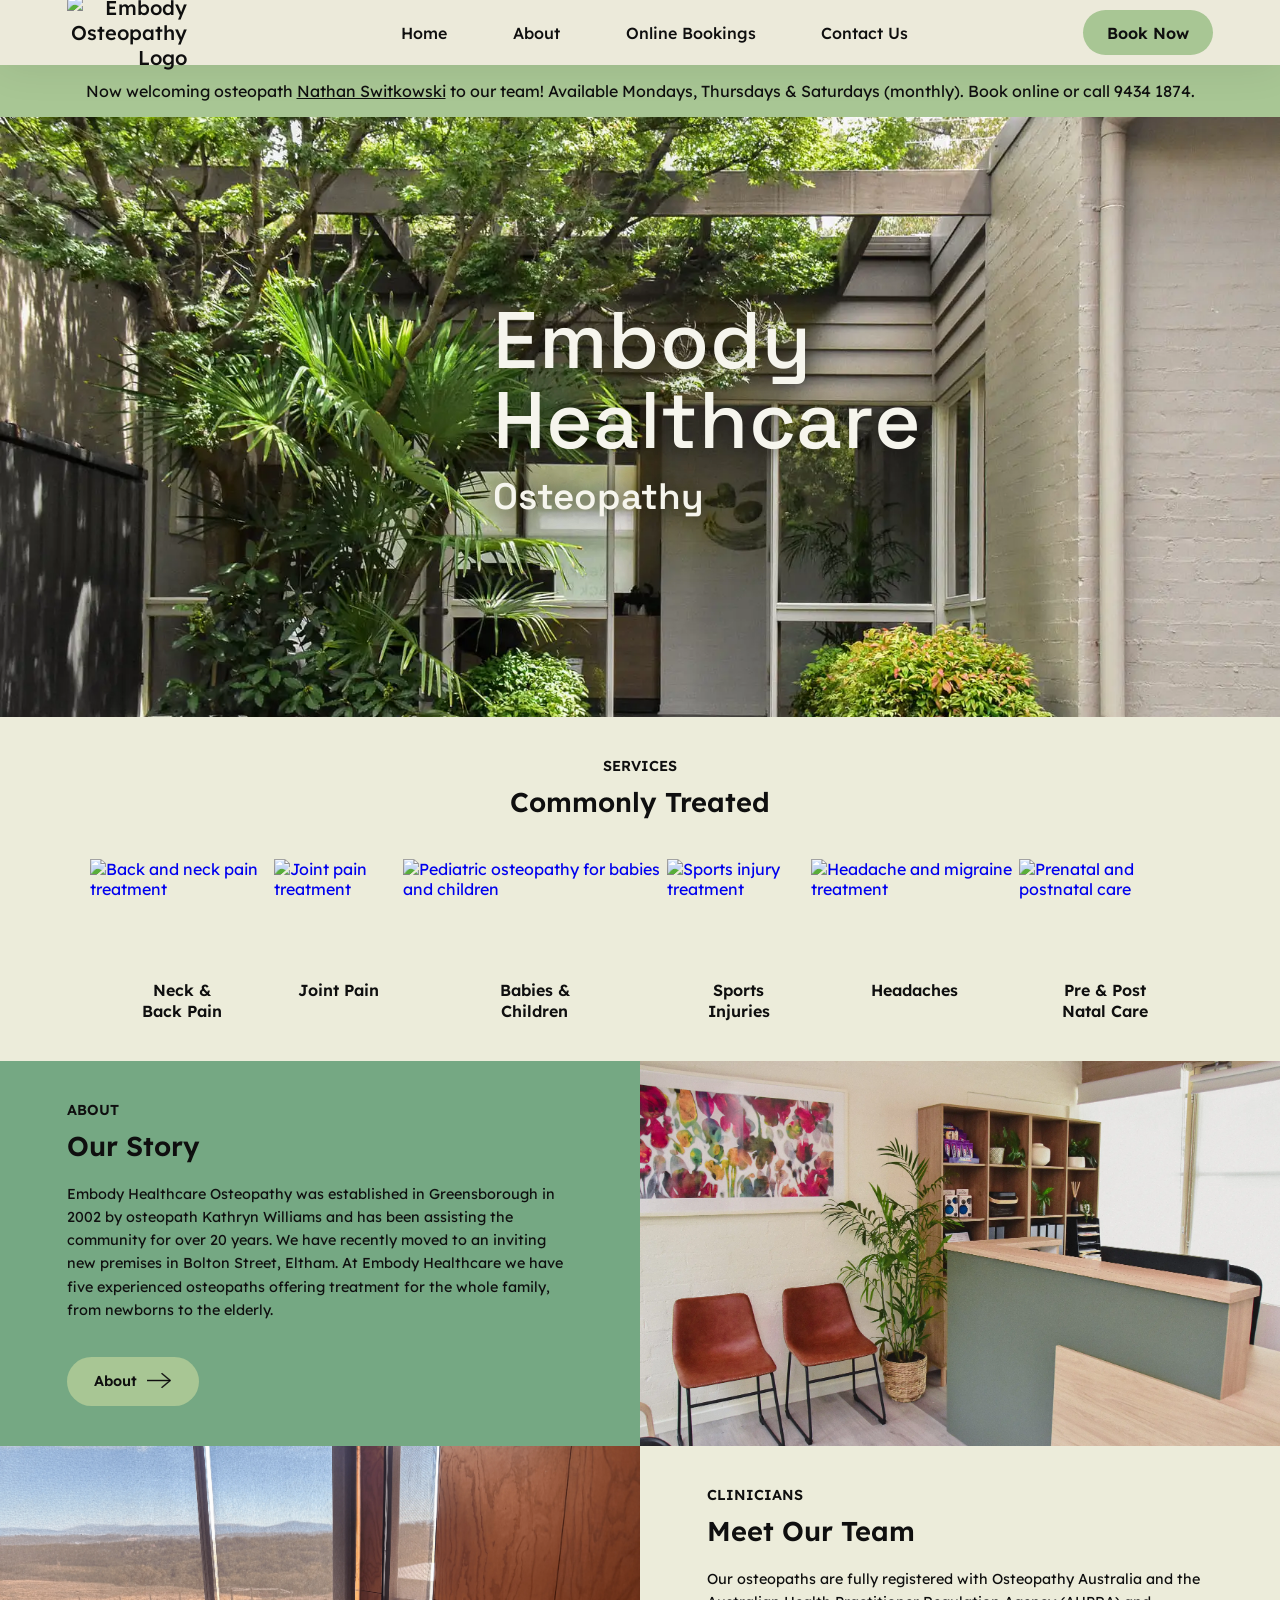
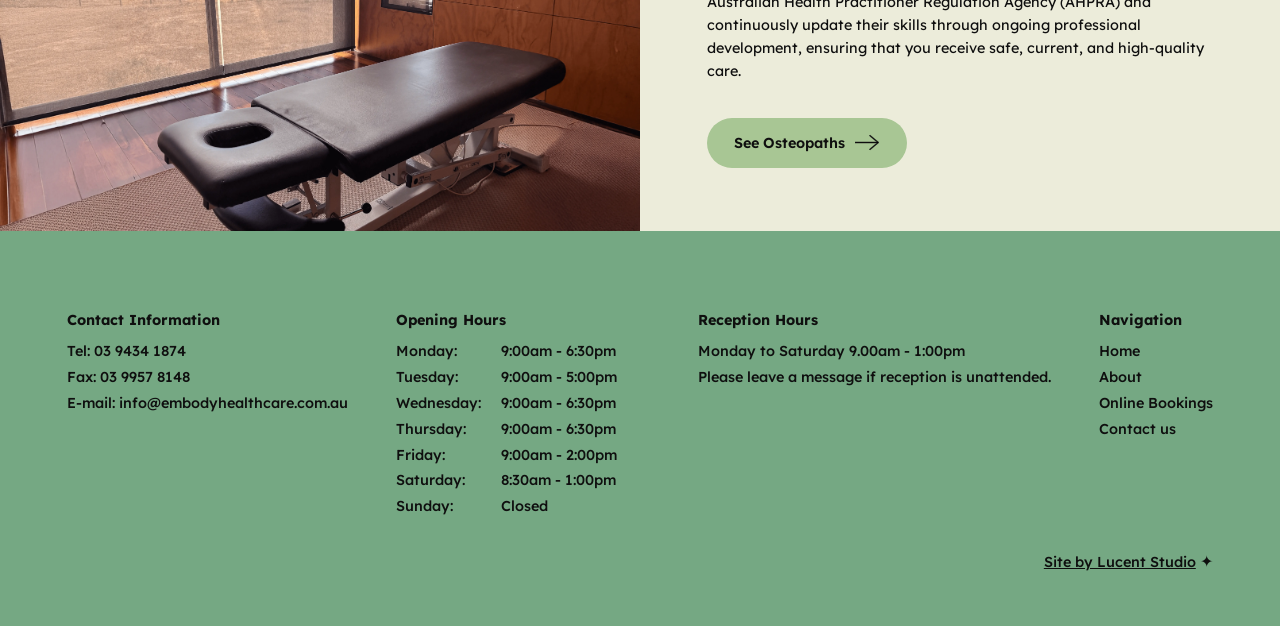
==== index.html @ 4afe1bdd "SEO Changes" ====
<!DOCTYPE html>
<html lang="en">
    <head>
        <meta charset="UTF-8">
        <meta name="viewport" content="width=device-width, initial-scale=1.0">
        <link rel="canonical" href="https://www.embodyhealthcare.com.au/">
        <link rel="icon" type="image/x-icon" href="https://ertersy40.github.io/Embody-Osteopathy/Assets/Logo.svg">
        <link rel="preconnect" href="https://fonts.googleapis.com">
        <link rel="preconnect" href="https://fonts.gstatic.com" crossorigin>
        <link href="https://fonts.googleapis.com/css2?family=Cormorant+Garamond:ital,wght@0,300;0,400;0,500;0,600;0,700;1,300;1,400;1,500;1,600;1,700&family=DM+Sans:ital,opsz,wght@0,9..40,100..1000;1,9..40,100..1000&family=Lexend:wght@100..900&family=Poppins:ital,wght@0,100;0,200;0,300;0,400;0,500;0,600;0,700;0,800;0,900;1,100;1,200;1,300;1,400;1,500;1,600;1,700;1,800;1,900&family=Space+Grotesk:wght@300;500;600;900&display=swap" rel="stylesheet">
        <link rel="stylesheet" href="styles.css">
        <link rel="stylesheet" href="home.css">
        <title>Embody Osteopathy Services in Eltham | Expert Osteopathy, your Local Osteo Specialists</title>
        <meta name="description" content="Discover top-rated osteopathy services at Embody Osteopathy in Eltham. Our expert team offers personalized treatments to relieve pain and improve mobility. Learn more now!">
        <meta property="og:type" content="website">
        <meta property="og:title" content="Embody Osteopathy Services in Eltham | Expert Osteopathy, your Local Osteo Specialists">
        <meta property="og:description" content="Discover top-rated osteopathy services at Embody Osteopathy in Eltham. Our expert team offers personalized treatments to relieve pain and improve mobility. Learn more now!">
        <meta property="og:url" content="https://www.embodyhealthcare.com.au/">
        <meta property="og:image" content="https://www.embodyhealthcare.com.au/Assets/Reception-2-2.webp">
        <meta property="og:locale" content="en_AU">
        <meta property="og:site_name" content="Embody Healthcare Osteopathy">
        <meta name="twitter:card" content="summary_large_image">
        <meta name="twitter:title" content="Embody Osteopathy Services in Eltham | Expert Osteopathy, your Local Osteo Specialists">
        <meta name="twitter:description" content="Discover top-rated osteopathy services at Embody Osteopathy in Eltham. Our expert team offers personalized treatments to relieve pain and improve mobility. Learn more now!">
        <meta name="twitter:image" content="https://www.embodyhealthcare.com.au/Assets/Reception-2-2.webp">
    </head>
    <!-- Google tag (gtag.js) -->
    <script async src="https://www.googletagmanager.com/gtag/js?id=G-KFQSH2T9EG"></script>
    <script>
    window.dataLayer = window.dataLayer || [];
    function gtag(){dataLayer.push(arguments);}
    gtag('js', new Date());

    gtag('config', 'G-KFQSH2T9EG');
    </script>
    <body>
        <nav>
            <div class="leftNav">
                <div class="burger">
                    <div class="line1"></div>
                    <div class="line2"></div>
                    <div class="line3"></div>
                </div>
                <div class="logo">
                    <a href="/">
                        <img src="Assets/Logo.svg" alt="Embody Osteopathy Logo">
                    </a>
                </div>
            </div>
            <ul class="nav-links">
                <li><a href="/">Home</a></li>
                <li><a href="/about-us/">About</a></li>
                <li><a href="/online-bookings/">Online Bookings</a></li>
                <li><a href="/contact-us/">Contact Us</a></li>
                </ul>
            <a class="CTA" href="/online-bookings/">Book Now</a>
        </nav>
        <div class="announcement">
            <a href="/about-us/#nathan"><p>Now welcoming osteopath <u>Nathan Switkowski</u> to our team! Available Mondays, Thursdays & Saturdays (monthly). Book online or call 9434 1874.</p></a>
        </div>

        <div class="heroImg"></div>

        <div class="heroBanner section">
            <!-- <h2>Welcome to</h2>
            <hr> -->
            <h1>Embody Healthcare</h1>
            <h2>Osteopathy</h2>
        </div>

        <div class="services-section section primary">
            <h3>SERVICES</h3>
            <h2>Commonly Treated</h2>
            <div class="services">
                <a href="/about-us/#what-do-osteopaths-treat">
                    <div class="service">
                            <img src="Assets/Icons/Back Neck Pain.svg" alt="Back and neck pain treatment" loading="lazy">
                        <p>Neck & Back Pain</p>
                    </div>
                </a>
                <a href="/about-us/#what-do-osteopaths-treat">
                    <div class="service">
                            <img src="Assets/Icons/Joint Pain.svg" alt="Joint pain treatment" loading="lazy">
                        <p>Joint Pain</p>
                    </div>
                </a>
                <a href="/about-us/#what-do-osteopaths-treat">
                    <div class="service">
                            <img src="Assets/Icons/Babies.svg" alt="Pediatric osteopathy for babies and children" loading="lazy">
                        <p>Babies & Children</p>
                    </div>
                </a>
                <a href="/about-us/#what-do-osteopaths-treat">
                    <div class="service row2">
                            <img src="Assets/Icons/Sports Injuries.svg" alt="Sports injury treatment" loading="lazy">
                        <p>Sports Injuries</p>
                    </div>
                </a>
                <a href="/about-us/#what-do-osteopaths-treat">
                    <div class="service row2">
                            <img src="Assets/Icons/Headache.svg" alt="Headache and migraine treatment" loading="lazy">
                        <p>Headaches</p>
                    </div>
                </a>
                <a href="/about-us/#what-do-osteopaths-treat">
                    <div class="service row2">
                            <img src="Assets/Icons/Pre Natal.svg" alt="Prenatal and postnatal care" loading="lazy">
                        <p>Pre & Post Natal Care</p>
                    </div>
                </a>
            </div>
        </div>

        <div class="sections">
            <div class="about section">
                <h3>ABOUT</h3>
                <h2>Our Story</h2>
                <p>Embody Healthcare Osteopathy was established in Greensborough in 2002 by osteopath Kathryn Williams and has been assisting the community for over 20 years. We have recently moved to an inviting new premises in Bolton Street, Eltham. At Embody Healthcare we have five experienced osteopaths offering treatment for the whole family, from newborns to the elderly.</p>
                <a href="/about-us" class="CTA"><p>About</p> <svg width="24" height="24" xmlns="http://www.w3.org/2000/svg" fill-rule="evenodd" clip-rule="evenodd"><path stroke="#222222" d="M21.883 12l-7.527 6.235.644.765 9-7.521-9-7.479-.645.764 7.529 6.236h-21.884v1h21.883z"/></svg></a>
            </div>
            
            <div class="imageSeparator tea"></div>
            <div class="meet-our-team section  primary">
                <h3>CLINICIANS</h3>
                <h2>Meet Our Team</h2>
                <p>Our osteopaths are fully registered with Osteopathy Australia and the Australian Health Practitioner Regulation Agency (AHPRA) and continuously update their skills through ongoing professional development, ensuring that you receive safe, current, and high-quality care.</p>
                <a class="CTA" href="about-us#our-practitioners"><p>See Osteopaths</p> <svg width="24" height="24" xmlns="http://www.w3.org/2000/svg" fill-rule="evenodd" clip-rule="evenodd"><path stroke="#222222" d="M21.883 12l-7.527 6.235.644.765 9-7.521-9-7.479-.645.764 7.529 6.236h-21.884v1h21.883z"/></svg></a>
            </div>
    
            <div class="imageSeparator fire"></div>
        </div>

        <footer>
            <div class="footerSections">
                <div class="contact">
                    <h3>Contact Information</h3>
                    <p>Tel: <a href="tel:0394341874">03 9434 1874</a></p>
                    <p>Fax: 03 9957 8148</p>
                    <p>E-mail: <a href="mailto:info@embodyhealthcare.com.au">info@embodyhealthcare.com.au</a></p>
                </div>
                <div class="openhrs">
                    <h3>Opening Hours</h3>
                    <!-- <h4 class="closedNotice"><b>We will be closed for Easter from Thursday 17 April and will reopen on Tuesday 22 April.</b></h4> -->
                    <ol>
                        <li class="dayTime"><p class="day">Monday:</p><p class="time">9:00am - 6:30pm</p></li>
                        <li class="dayTime"><p class="day">Tuesday:</p><p class="time">9:00am - 5:00pm</p></li>
                        <li class="dayTime"><p class="day">Wednesday:</p><p class="time">9:00am - 6:30pm</p></li>
                        <li class="dayTime"><p class="day">Thursday:</p><p class="time">9:00am - 6:30pm</p></li>
                        <li class="dayTime"><p class="day">Friday:</p><p class="time">9:00am - 2:00pm</p></li>
                        <li class="dayTime"><p class="day">Saturday:</p><p class="time">8:30am - 1:00pm</p></li>
                        <li class="dayTime"><p class="day">Sunday:</p><p class="time">Closed</p></li>
                    </ol>
                </div>
                <div class="receptionHrs">
                    <h3>Reception Hours</h3>
                    <p>
                        Monday to Saturday 9.00am - 1:00pm
                    </p>
                    <p>Please leave a message if reception is unattended.</p>
                </div>
                <div class="nav">
                    <h3>Navigation</h3>
                    <a href="/">Home</a>
                    <a href="/about-us/">About</a>
                    <a href="/online-bookings/">Online Bookings</a>
                    <a href="/contact-us/">Contact us</a>
                </div>
            </div>
            <div class="lucent">
                <a href="https://lucent.studio"><u>Site by Lucent Studio</u></a> ✦
            </div>
        </footer>
        <script type="application/ld+json">
        {
            "@context": "https://schema.org",
            "@type": ["LocalBusiness", "MedicalBusiness"],
            "name": "Embody Healthcare Osteopathy",
            "image": "https://www.embodyhealthcare.com.au/Assets/Logo.svg",
            "address": {
                "@type": "PostalAddress",
                "streetAddress": "3/127 Bolton Street",
                "addressLocality": "Eltham",
                "addressRegion": "VIC",
                "postalCode": "3095",
                "addressCountry": "AU"
            },
            "geo": {
                "@type": "GeoCoordinates",
                "latitude": -37.71,
                "longitude": 145.18
            },
            "url": "https://www.embodyhealthcare.com.au",
            "telephone": "+61394341874",
            "email": "info@embodyhealthcare.com.au",
            "priceRange": "$$",
            "medicalSpecialty": "Osteopathy",
            "openingHoursSpecification": [
                {
                    "@type": "OpeningHoursSpecification",
                    "dayOfWeek": "Monday",
                    "opens": "09:00",
                    "closes": "18:30"
                },
                {
                    "@type": "OpeningHoursSpecification",
                    "dayOfWeek": "Tuesday",
                    "opens": "09:00",
                    "closes": "17:00"
                },
                {
                    "@type": "OpeningHoursSpecification",
                    "dayOfWeek": "Wednesday",
                    "opens": "09:00",
                    "closes": "18:30"
                },
                {
                    "@type": "OpeningHoursSpecification",
                    "dayOfWeek": "Thursday",
                    "opens": "09:00",
                    "closes": "18:30"
                },
                {
                    "@type": "OpeningHoursSpecification",
                    "dayOfWeek": "Friday",
                    "opens": "09:00",
                    "closes": "14:00"
                },
                {
                    "@type": "OpeningHoursSpecification",
                    "dayOfWeek": "Saturday",
                    "opens": "08:30",
                    "closes": "13:00"
                }
            ]
        }
        </script>
        <script src="scripts/hamburger.js"></script>
        <script src="scripts/script.js"></script>
    </body>
</html>
---- styles.css ----
:root{
    --background-color: #ECEADA;
    --background-text-color: #0F0F0F;
    --primary-color: #75A883;
    --primary-text-color: #DFE2F6;
    --primary-color-low-opacity: #5e8e66c4;

    --secondary-color: #A8C694;

    --accent-color: #ECECDA;
    --accent-text-color: #FAF9FB;

    --nav-height: 65px;
    --hero-text-banner-height: 95px;

    --padding-side: 2em;

    --p-font-size: 0.9rem;
    --p-line-height: 1.6em;
}

body, html {
    font-family: 'Lexend', sans-serif;
    color: red;
    margin: 0px;
    padding: 0px;
    background-color: var(--background-color);
}

p, h1, h2, h3, h4, h5, h6 {
    color: var(--background-text-color);
    margin-block: 0px;
}

nav {
    z-index: 3;
    display: flex;
    position: fixed;
    top: 0px;
    width: calc(100% - var(--padding-side) * 2);
    justify-content: space-between;
    padding-inline: var(--padding-side);
    align-items: center;
    height: var(--nav-height);
    background-color: var(--background-color);
    text-decoration: none;
    box-shadow: 0 3px 40px 0 rgba(0, 0, 0, 0.08);
}
    
nav a {
    color: var(--background-text-color);
    text-decoration: none;
    text-align: right;
    font-weight: 500 !important;
}

.leftNav {
    display: flex;
    align-items: center;
    justify-content: space-between;
    width: 120px;
}

.logo {
    font-size: 20px;
}

.logo a {
    display: flex;
    height: 100%;
}

.nav-links {
    display: flex;
    justify-content: space-around;
    width: 50%;
    margin: 0px;
}

.nav-links li {
    list-style: none;
    transition: opacity 0.2s ease-in-out;
}

.burger {
    display: none;
    cursor: pointer;
    margin-right: calc(var(--padding-side) - 8px);
}

.burger div {
    width: 30px;
    height: 2.5px;
    /* border-radius: 2px; */
    background-color: var(--background-text-color);
    margin-block: 5px;
    transition: all 0.3s ease;
}

@media screen and (max-width: 1024px) {
    .nav-links {
        width: 60%;
    }
}

@media screen and (max-width: 850px) {
    :root{
        --nav-height: 75px;
        --p-font-size: 1.1rem;
    }

    .nav-links {
        z-index: -2;
        background: var(--primary-color-low-opacity);
        box-shadow: 8px 0px 15px rgba(0, 0, 0, 0.1);
        backdrop-filter: blur(22px);
        -webkit-backdrop-filter: blur(22px);
        justify-content: flex-start;
        padding-left: 0px;
        padding-top: 70px;
        position: fixed;
        left: 0px;
        height: 100vh;
        top: 0;
        display: none;
        opacity: 0;
        flex-direction: column;
        align-items: center;
        width: 100%;
        transform: translateY(50%);
        transition: transform 0.3s ease-out,
                    opacity 0.3s ease-out;
    }
    nav .nav-links ul {
        margin-left: -20px;
    }
    nav .nav-links li a{
        font-weight: 100;
        font-size: 1.3rem;
        line-height: 50px;
        color: #F5F5EC;
    }
    .burger {
        display: block;
        z-index: 3;
    }

    nav {
        padding-inline: 14px;
        width: calc(100% - 14px * 2);
    }

    nav .leftNav {
        margin-left: calc(var(--padding-side) - 14px);
    }
}

.nav-active {
    gap: 12px;
    display: flex;
    opacity: 1;
    z-index: 2;
    transform: translateX(0%);
}

.nav-active li {
    opacity: 1;
}

.toggle .line1 {
    transform: translateY(8px) rotate(-45deg) ;
}

.toggle .line2 {
    opacity: 0;
}

.toggle .line3 {
    transform: translateY(-8px) rotate(45deg)
}

.title{
    background-color: var(--background-color) ;
    margin-top: var(--nav-height);
    text-align: center;
    height: 100px;
    display: flex;
    align-items: center;
    justify-content: center;
}

.title h1 {
    font-weight: 600;
    font-size: 1.8em;
}

.CTA {
    text-wrap: nowrap;
    background: var(--secondary-color);
    border-radius: 2em;
    font-size: 1rem;
    color: var(--background-text-color);
    padding: 0.8em 1.7em;
    text-decoration: none;
    width: fit-content;
    display: flex;
    align-items: center;
    font-weight: 600 !important;
}

.CTA svg{
    stroke-width: 0.5;
}


footer {
    padding: 50px var(--padding-side);
    color: var(--background-text-color);
    display: flex;
    flex-direction: column;
    align-items: flex-start;
    background-color: var(--primary-color);
}

footer a, footer p:not(.day, .time), footer ol {
    font-size: 0.9rem;
    font-weight: 500;
    line-height: 1.8em;
    margin-block: 0px;
    color: var(--background-text-color);
    padding: 0;
    list-style: none;
    text-decoration: none;
}

footer .dayTime>* {
    text-decoration: none;
}

.time {
    width: 150px;
    text-align: left;
    margin-left: 20px;
}

.dayTime {
    display: flex;
    justify-content: space-between;
    list-style: none;
}

.nav {
    display: flex;
    flex-direction: column;
}

.announcement {
    background-color: var(--secondary-color);
    color: var(--primary-text-color);
    padding: 1em 2em;
    margin-top: var(--nav-height);
}

.announcement a {
    color: #0F0F0F;
    text-decoration: none;
}

footer h3 {
    margin-bottom: 20px;
    font-size: 0.9rem;
    color: var(--background-text-color);
    margin-bottom: 10px;
}

footer h3:not(footer .contact h3) {
    margin-top: 30px;
}

.lucent {
    margin-top: 30px;
    width: 100%;
    text-align: center;
}

.closedNotice {
    max-width: 260px;
}

@media screen and (min-width: 620px) {
    .announcement {
        text-align: center;
    }
}
@media screen and (min-width: 850px) {
    :root {
        --padding-side: 4.2em;
    }

    nav a.CTA {
        padding: 0.8em 1.5em;
    }

    .footerSections {
        width: 100%;
        min-width: 700px;
        gap: 10px;
        display: flex;
        flex-direction: row;
        justify-content: space-between;
    }

    footer {
        align-items: flex-start;
    }
    footer h3 {
        margin-top: 30px;
    }

    .lucent {
        text-align: end;
    }
}
---- home.css ----
.section .CTA p {
    margin: 0;
    margin-right: 10px;
}

.heroImg {
    display: flex;
    flex-direction: column;
    justify-content: space-evenly;
    align-items: center;
    height: calc(100svh - var(--nav-height) - var(--hero-text-banner-height) - 150px);
    min-height: 300px;
    text-align: center;
    color: #F5F5EC;
    background: url('Assets/Reception-2-2.webp');
    background-repeat: no-repeat;
    background-size: cover;
    background-position: 45%;
    font-style: normal;
    /* margin-top: var(--nav-height); */
}

.heroBanner {
    position: relative;
    height: var(--hero-text-banner-height);
}

/* .heroBanner.section h2 {
    color: var(--background-text-color);
    position: absolute;
    top: 28px;
    font-size: 1.1rem;
    font-weight: 500;
    left: 30px;
} */

.heroBanner.section hr {
    position: absolute;
    top: 32px;
    left: 140px;
    height: 1px;
    width: 37px;
    border: none;
    background-color: var(--background-text-color);
}

.heroBanner.section h1 {
    font-family: "Space Grotesk", sans-serif;
    color: var(--background-text-color);
    position: absolute;
    width: 287px;
    text-align: left;
    top: 26px;
    left: 30px;
    font-weight: 500;
    font-size: 3rem;
    line-height: 1em;
    letter-spacing: 0.01em;
}
.heroBanner.section h2 {
    font-family: "Space Grotesk", sans-serif;
    color: var(--primary-color);
    position: absolute;
    top: 120px;
    left: 30px;
    font-size: 1.6em;
    
}

.section {
    display: flex;
    flex-direction: column;
    align-items: center;
    padding: 40px var(--padding-side);
}

.section h3 {
    color: var(--background-text-color);
    font-size: 0.9rem;
    font-weight: 600;
    margin-bottom: 10px;
}

.section h2 {
    color: var(--background-text-color);
    text-align: center;
    font-size: 1.7rem;
    font-weight: 600;
    margin-bottom: 20px;
}

.section p{
    
    color: var(--background-text-color);
    font-size: var(--p-font-size);
    line-height: var(--p-line-height);
    line-break: break-all;
    
    margin-bottom: 20px;
}

.section>p{
    /* font-size: 1.1rem; */
    /* font-weight: 300; */
}

.section .CTA {
    margin-top: 15px;
    font-weight: 900;
}

.section.primary {
    background-color: var(--primary-color);
}

.sections {
    display: flex;
    flex-direction: column;
}

.imageSeparator{
    width: 100%;
    height: 135px;
    background-size: cover;
    background-position: center;
}

.imageSeparator.fire{
    background-image: url('https://ertersy40.github.io/Embody-Osteopathy/Assets/expanded\ table\ pic.webp');
    background-position-y: 53%;
}

.imageSeparator.tea{
    color: black;
    background-image: url('https://ertersy40.github.io/Embody-Osteopathy/Assets/Reception-1-2.webp');
}

.services {
    width: 100%;
    max-width: 1100px;
    display: grid;
    grid-template-columns: repeat(3, 1fr);
    align-items: baseline;
    margin-top: 20px;
}

.service {
    display: flex;
    flex-direction: column;
    align-items: center;
    justify-content: center;
    /* margin-block: 20px; */
    
}

.service.row2 {
    margin-top: 20px;
}

.services a {
    text-decoration: none;
}

.services .service p {
    margin-top: 10px;
    margin-bottom: 0;
    width: 100px;
    text-align: center;
    font-weight: 600;
    line-height: 1.3em;
    font-size: 0.9em;
    text-decoration: none;
}

.service-img-container {
    display: flex;
    align-items: center;
    justify-content: center;
    width: 60px;
    height: 60px;
    border-radius: 20px;
}

@media screen and (max-width: 850px) {
    footer {
        background-color: var(--accent-color);
    }
}

.service img {
    height: 100px;
}
@media screen and (max-width: 550px) {
    .service img {
        height: 80px;
    }
}

@media screen and (min-width: 850px) {
    .section.primary {
        background-color: var(--accent-color);
    }

    .section:not(.primary) {
        background-color: var(--primary-color);
    }

    .service-img-container {
        background-color: #ffffff8d;
    }

    .heroImg {
        max-height: 600px;
        min-height: auto;
        height: calc((100svh - var(--nav-height) - var(--hero-text-banner-height) + 50px ) );
    }
    .section.heroBanner {
        width: calc(100% - (var(--padding-side) * 2));
        position: absolute;
        top: calc(var(--nav-height) + 135px) ;
        background-color: transparent;
    }

    /* .section.heroBanner h2 {
        font-size: 1.4rem;
        top: min(calc((100svh - var(--nav-height) - var(--hero-text-banner-height) - 200px) / 2.8), 100px);
        left: 16vw;
        color: var(--accent-color);
    } */
    
    .section.heroBanner hr {
        top: min(calc((100svh - var(--nav-height) - var(--hero-text-banner-height) - 200px) / 2.8 + 5px), 105px) ;
        left: calc(16vw + 5vw + 1.4em * 4);
        height: 2px;
        width: 8vw;
        background-color: var(--secondary-color);
    }
    
    .section.heroBanner h1 {
        text-shadow: 0 0 20px #0000009e;
        top: min(calc((100svh - var(--nav-height) - var(--hero-text-banner-height) - 400px) / 2.8), 100px);
        font-size: 5rem;
        text-align: left;
        color: #f6f5ed;
        /* color: var(--background-text-color); */
        left: 38.5vw
    }

    .heroBanner.section h2 {
        text-shadow: 0 0 20px #0000009e;
        margin-top: 3px;
        /* text-shadow: -1px -1px 0 var(--secondary-color), 1px -1px 0 var(--secondary-color), -1px 1px 0 var(--secondary-color), 1px 1px 0 var(--secondary-color); */
        font-size: 2.3rem;
        top: min(calc((100svh - var(--nav-height) - var(--hero-text-banner-height) - 400px) / 2.8 + 150px), 270px);
        left: 38.5vw;
        color: #f6f5ed;
    }
    

    .services {
        margin-top: 0;
        display: flex;
        justify-content: space-evenly;
    }

    .sections{
        display: grid;
        grid-template-columns: repeat(2, 1fr);
        grid-template-rows: repeat(2, 1fr);
    }

    .imageSeparator {
        height: 100%;
        width: auto;
        background-repeat: no-repeat;
        background-size: cover;
    }
    .imageSeparator.imageSeparator.fire{
        grid-row-start: 2;
        grid-column-start: 1;
        /* background-position-y: 0; */
    }

    .sections .section.primary {
        align-items: flex-start;
        grid-column-start: 2;
        text-align: left;
    }

    .sections .section {
        align-items: flex-start;
        text-align: left;
    }

    .service-img-container {
        width: 110px;
        height: 110px;
    }

    

    .services .service p {
        margin-top: 1.3em;
        font-size: 1rem;
    }
}


@media screen and (max-width: 300px) {
    .heroBanner.section h2 {
        display: none;
        font-size: 0.95em;
    }
    .heroBanner.section hr {
        display: none;
        width: 26px;
    }
    .heroBanner.section h1 {
        width: 260px;
        /* font-size: 2.3rem; */
        right: 30px;
    }
    .heroBanner.section h3 {
        /* font-size: 1.1em; */
        /* top: 100px; */
        right: 30px;
    }
}
@media screen and (max-width: 365px) {
    .services {
        grid-template-columns: repeat(2, 1fr);
    }
}
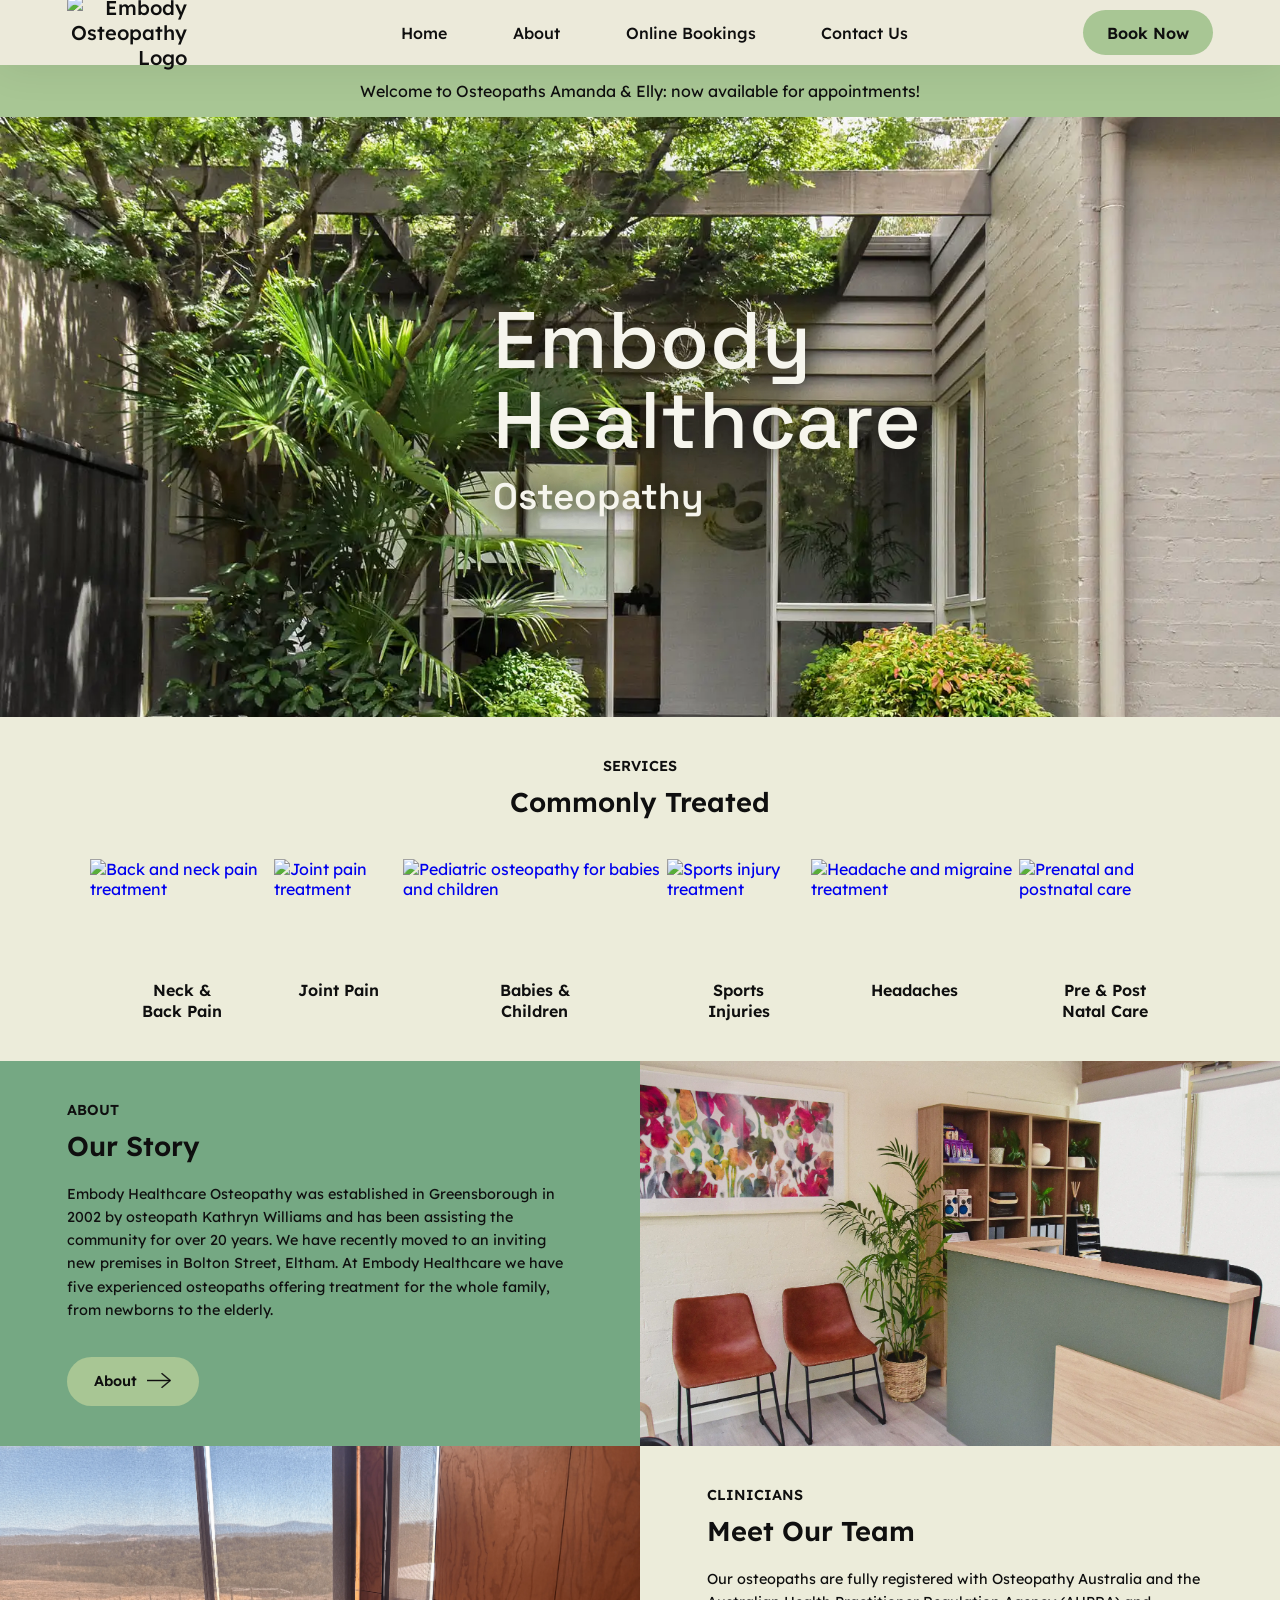
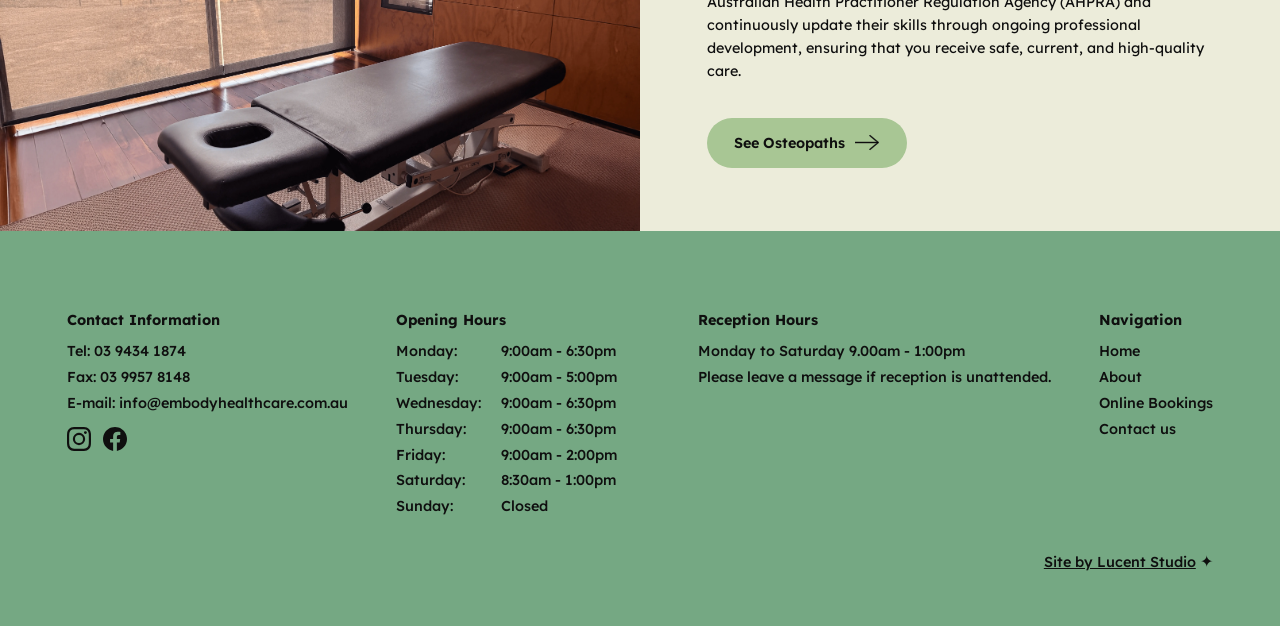
==== commit 32b2702d: "Update site: add Reagan/Tayla to support staff, add Elly profile, move Jessica to farewell, update a" ====
--- a/index.html
+++ b/index.html
@@ -56,7 +56,7 @@
             <a class="CTA" href="/online-bookings/">Book Now</a>
         </nav>
         <div class="announcement">
-            <a href="/about-us/#nathan"><p>Now welcoming osteopath <u>Nathan Switkowski</u> to our team! Available Mondays, Thursdays & Saturdays (monthly). Book online or call 9434 1874.</p></a>
+            <p>Welcome to Osteopaths Amanda & Elly: now available for appointments!</p>
         </div>
 
         <div class="heroImg"></div>
@@ -137,6 +137,14 @@
                     <p>Tel: <a href="tel:0394341874">03 9434 1874</a></p>
                     <p>Fax: 03 9957 8148</p>
                     <p>E-mail: <a href="mailto:info@embodyhealthcare.com.au">info@embodyhealthcare.com.au</a></p>
+                    <div class="socials">
+                        <a href="https://www.instagram.com/embodyhealthcareosteopathy/" target="_blank" rel="noopener" aria-label="Instagram">
+                            <svg xmlns="http://www.w3.org/2000/svg" width="24" height="24" viewBox="0 0 24 24" fill="currentColor"><path d="M12 2.163c3.204 0 3.584.012 4.85.07 3.252.148 4.771 1.691 4.919 4.919.058 1.265.069 1.645.069 4.849 0 3.205-.012 3.584-.069 4.849-.149 3.225-1.664 4.771-4.919 4.919-1.266.058-1.644.07-4.85.07-3.204 0-3.584-.012-4.849-.07-3.26-.149-4.771-1.699-4.919-4.92-.058-1.265-.07-1.644-.07-4.849 0-3.204.013-3.583.07-4.849.149-3.227 1.664-4.771 4.919-4.919 1.266-.057 1.645-.069 4.849-.069zM12 0C8.741 0 8.333.014 7.053.072 2.695.272.273 2.69.073 7.052.014 8.333 0 8.741 0 12c0 3.259.014 3.668.072 4.948.2 4.358 2.618 6.78 6.98 6.98C8.333 23.986 8.741 24 12 24c3.259 0 3.668-.014 4.948-.072 4.354-.2 6.782-2.618 6.979-6.98.059-1.28.073-1.689.073-4.948 0-3.259-.014-3.667-.072-4.947-.196-4.354-2.617-6.78-6.979-6.98C15.668.014 15.259 0 12 0zm0 5.838a6.162 6.162 0 100 12.324 6.162 6.162 0 000-12.324zM12 16a4 4 0 110-8 4 4 0 010 8zm6.406-11.845a1.44 1.44 0 100 2.881 1.44 1.44 0 000-2.881z"/></svg>
+                        </a>
+                        <a href="https://www.facebook.com/profile.php?id=61587610506511" target="_blank" rel="noopener" aria-label="Facebook">
+                            <svg xmlns="http://www.w3.org/2000/svg" width="24" height="24" viewBox="0 0 24 24" fill="currentColor"><path d="M24 12.073c0-6.627-5.373-12-12-12s-12 5.373-12 12c0 5.99 4.388 10.954 10.125 11.854v-8.385H7.078v-3.47h3.047V9.43c0-3.007 1.792-4.669 4.533-4.669 1.312 0 2.686.235 2.686.235v2.953H15.83c-1.491 0-1.956.925-1.956 1.874v2.25h3.328l-.532 3.47h-2.796v8.385C19.612 23.027 24 18.062 24 12.073z"/></svg>
+                        </a>
+                    </div>
                 </div>
                 <div class="openhrs">
                     <h3>Opening Hours</h3>
@@ -167,7 +175,7 @@
                 </div>
             </div>
             <div class="lucent">
-                <a href="https://lucent.studio"><u>Site by Lucent Studio</u></a> ✦
+                <a href="https://lucent.studio" title="Lucent Studio - Melbourne Web Design & Development" target="_blank" rel="noopener"><u>Site by Lucent Studio</u></a> ✦
             </div>
         </footer>
         <script type="application/ld+json">
--- a/styles.css
+++ b/styles.css
@@ -273,6 +273,21 @@
     margin-bottom: 10px;
 }
 
+.socials {
+    display: flex;
+    gap: 12px;
+    margin-top: 10px;
+}
+
+.socials a {
+    color: var(--background-text-color);
+    transition: opacity 0.2s;
+}
+
+.socials a:hover {
+    opacity: 0.7;
+}
+
 footer h3:not(footer .contact h3) {
     margin-top: 30px;
 }
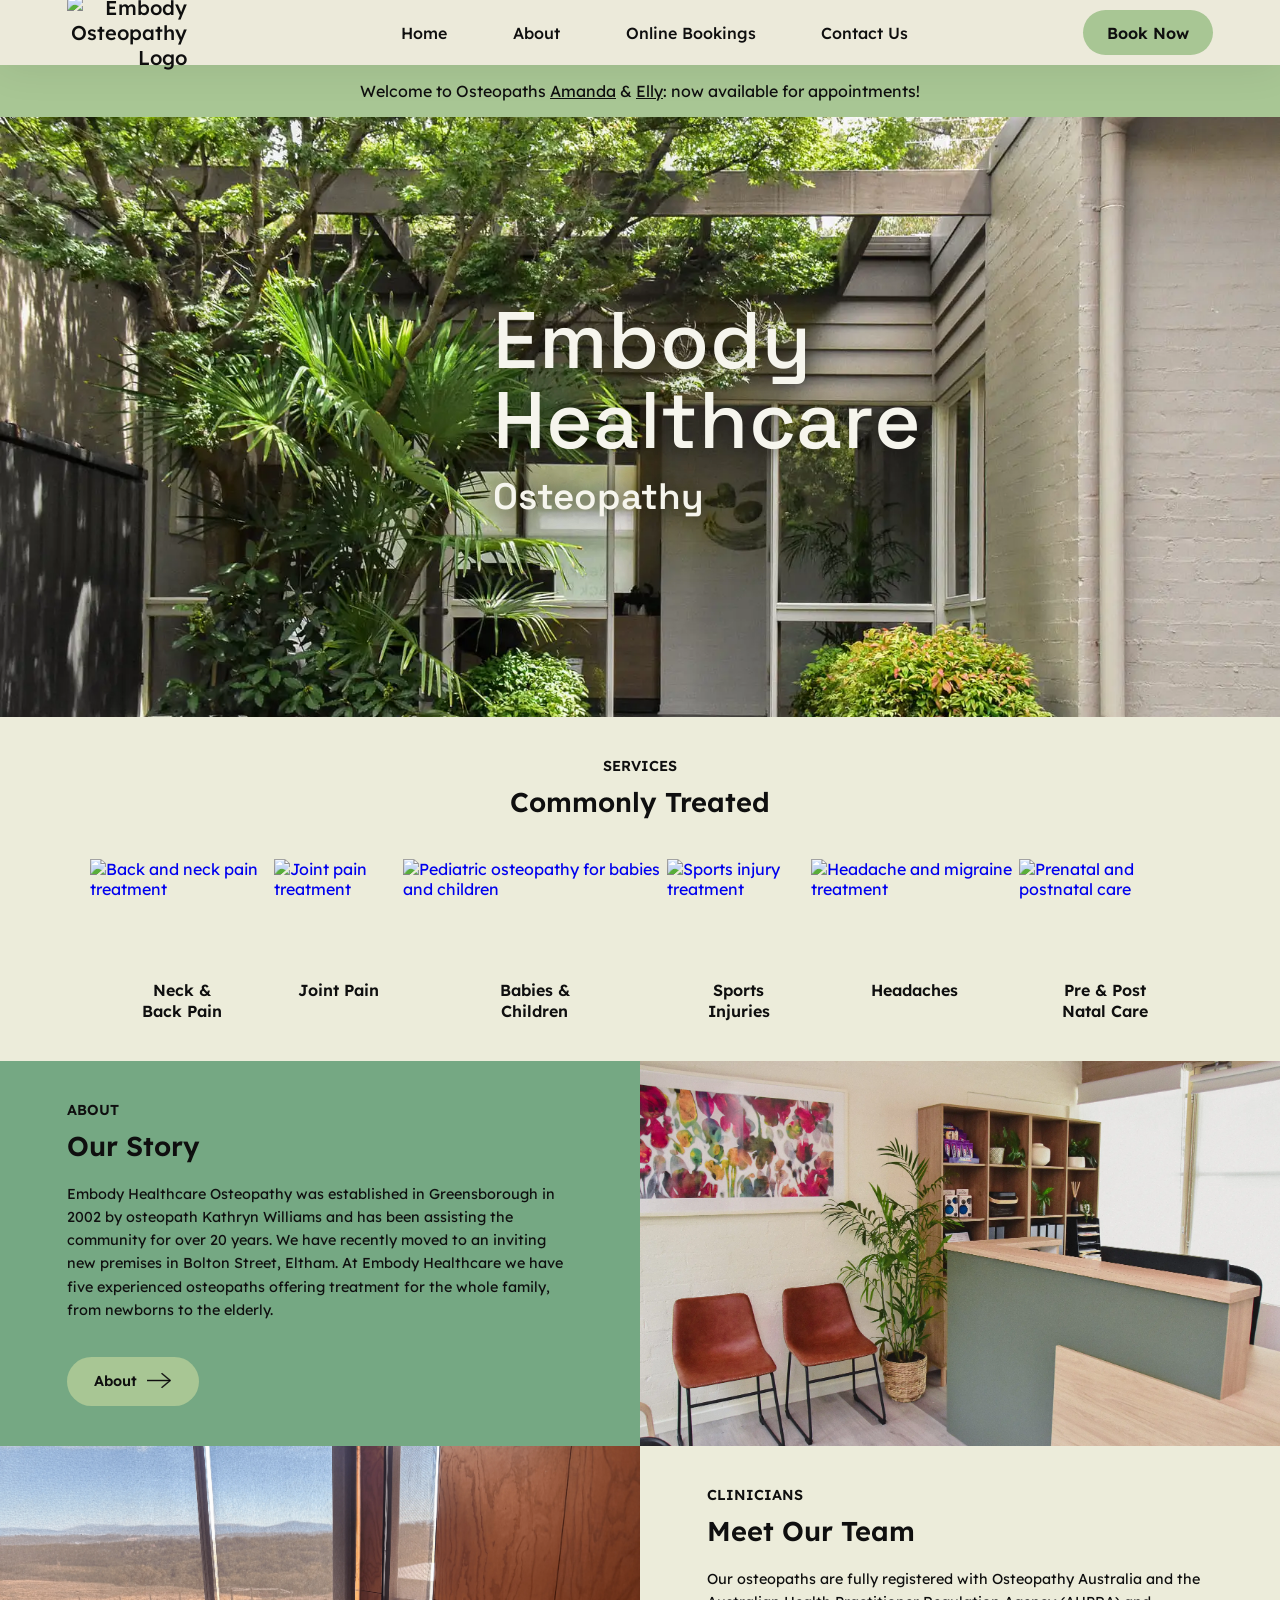
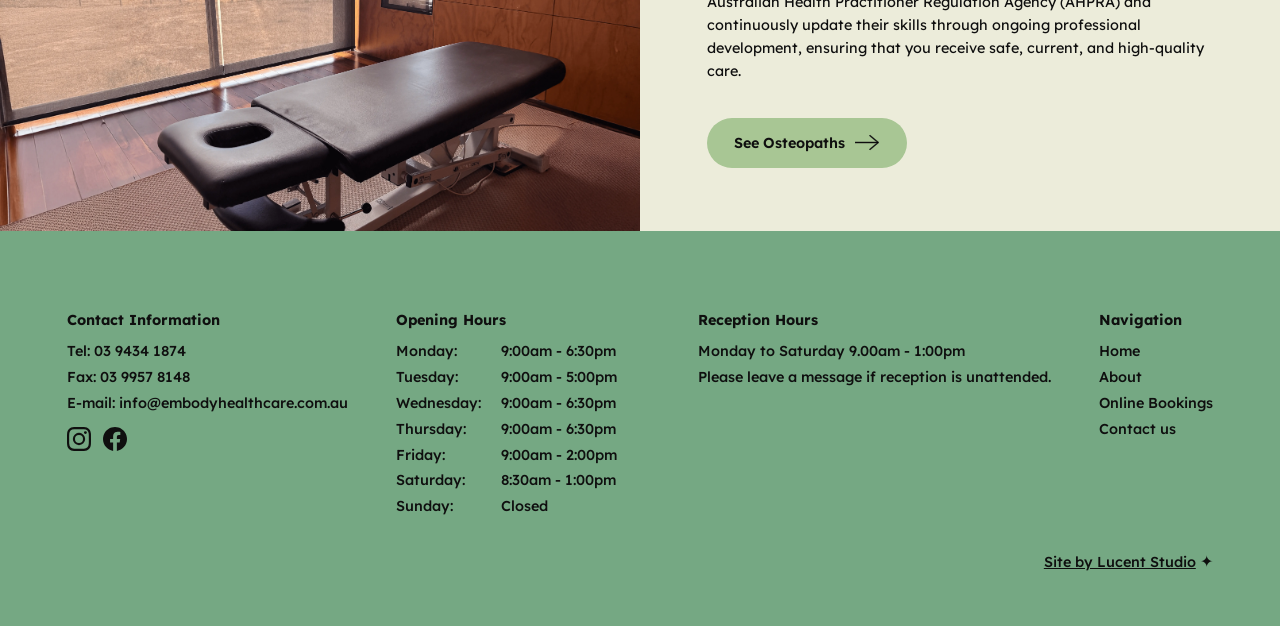
==== commit f3977b92: "Underline + link Amanda + Elly" ====
--- a/index.html
+++ b/index.html
@@ -56,7 +56,7 @@
             <a class="CTA" href="/online-bookings/">Book Now</a>
         </nav>
         <div class="announcement">
-            <p>Welcome to Osteopaths Amanda & Elly: now available for appointments!</p>
+            <p>Welcome to Osteopaths <a href="/about-us/#amanda"><u>Amanda</u></a> & <a href="/about-us/#elly"><u>Elly</u></a>: now available for appointments!</p>
         </div>
 
         <div class="heroImg"></div>
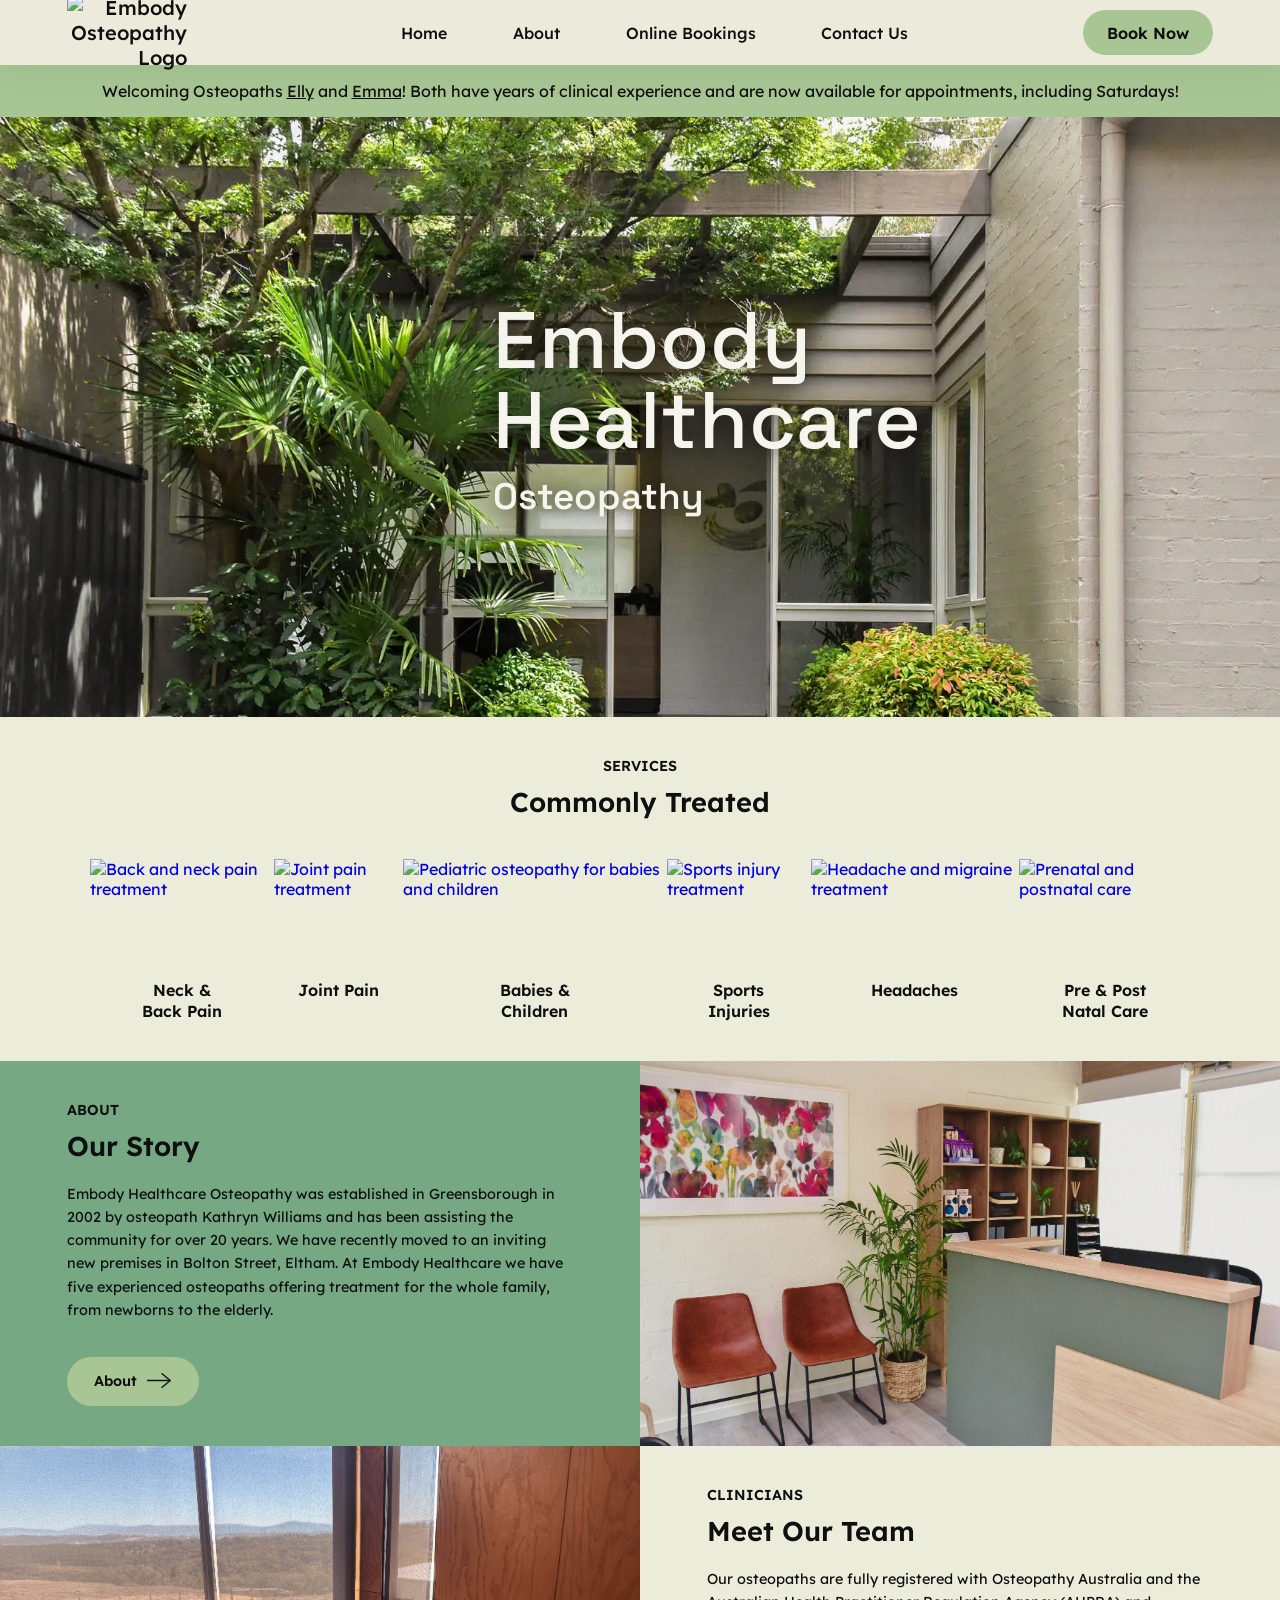
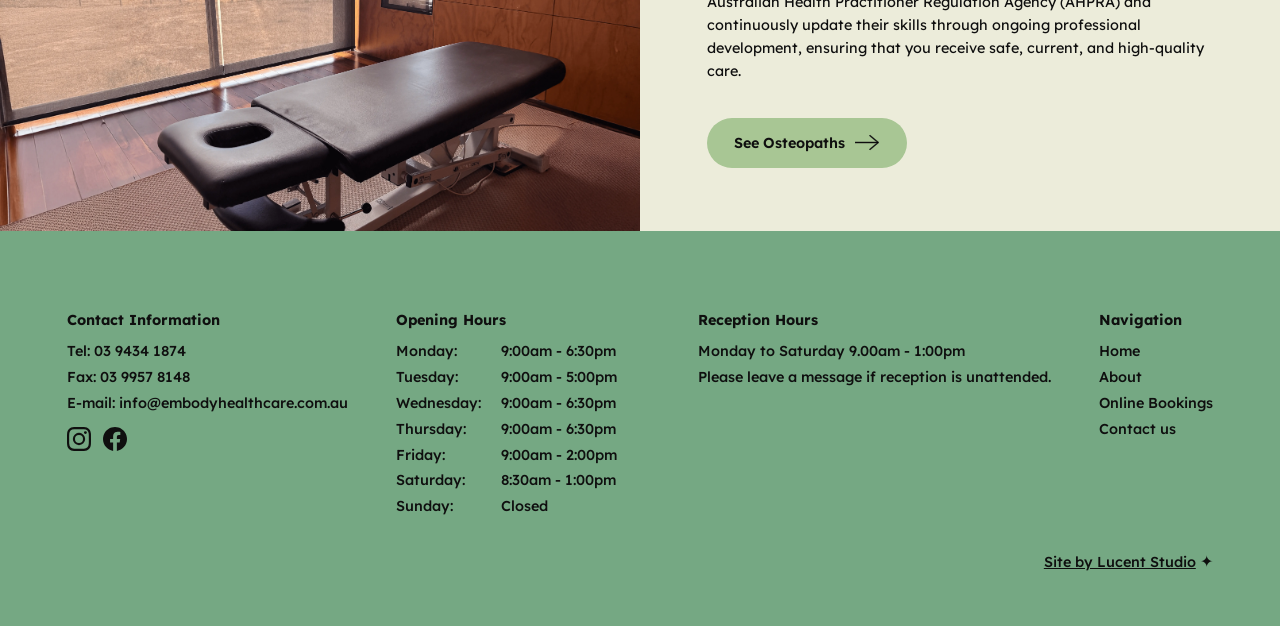
==== commit edc4049d: "Update banner to welcome Elly & Emma, add Emma to structured data" ====
--- a/index.html
+++ b/index.html
@@ -56,7 +56,7 @@
             <a class="CTA" href="/online-bookings/">Book Now</a>
         </nav>
         <div class="announcement">
-            <p>Welcome to Osteopaths <a href="/about-us/#amanda"><u>Amanda</u></a> & <a href="/about-us/#elly"><u>Elly</u></a>: now available for appointments!</p>
+            <p>Welcoming Osteopaths <a href="/about-us/#elly"><u>Elly</u></a> and <a href="/about-us/#emma"><u>Emma</u></a>! Both have years of clinical experience and are now available for appointments, including Saturdays!</p>
         </div>
 
         <div class="heroImg"></div>
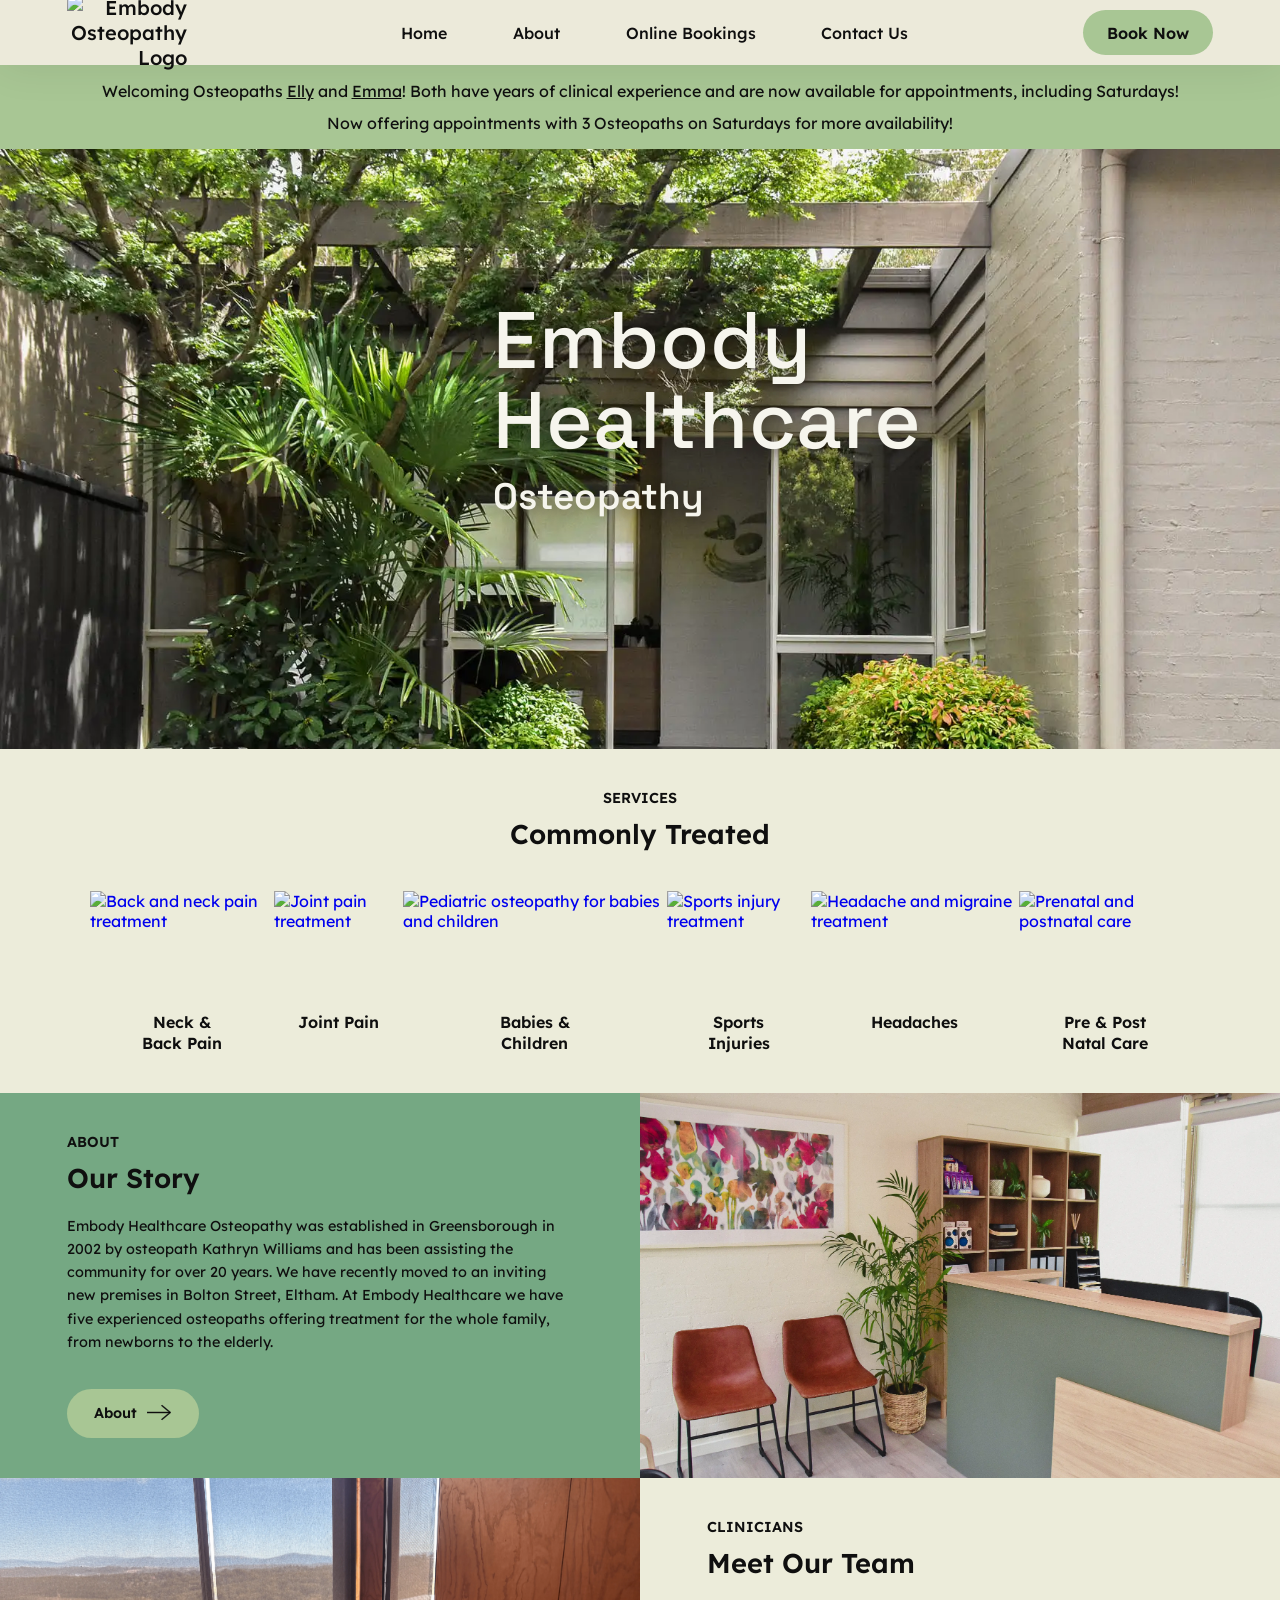
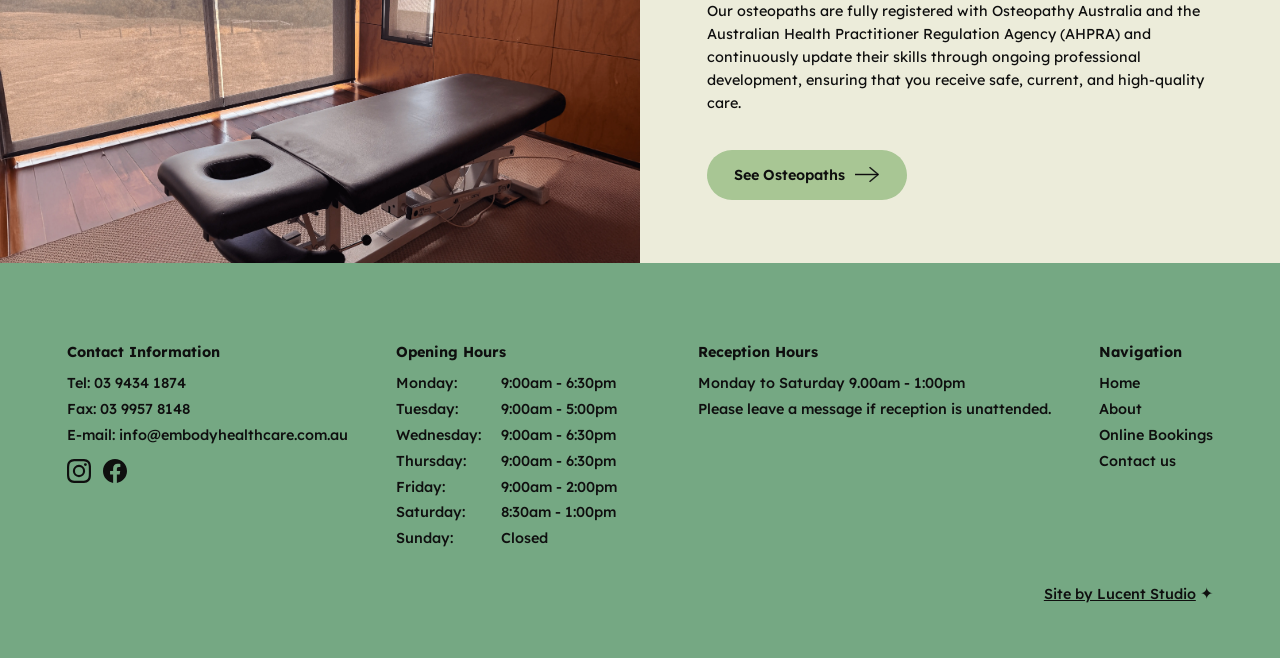
==== commit 8a05c9b7: "Add Emma headshot, reorder practitioners, add Saturday availability announcement" ====
--- a/index.html
+++ b/index.html
@@ -57,6 +57,7 @@
         </nav>
         <div class="announcement">
             <p>Welcoming Osteopaths <a href="/about-us/#elly"><u>Elly</u></a> and <a href="/about-us/#emma"><u>Emma</u></a>! Both have years of clinical experience and are now available for appointments, including Saturdays!</p>
+            <p>Now offering appointments with 3 Osteopaths on Saturdays for more availability!</p>
         </div>
 
         <div class="heroImg"></div>
--- a/styles.css
+++ b/styles.css
@@ -259,6 +259,9 @@
     color: var(--primary-text-color);
     padding: 1em 2em;
     margin-top: var(--nav-height);
+    display: flex;
+    flex-direction: column;
+    gap: 0.75em;
 }
 
 .announcement a {
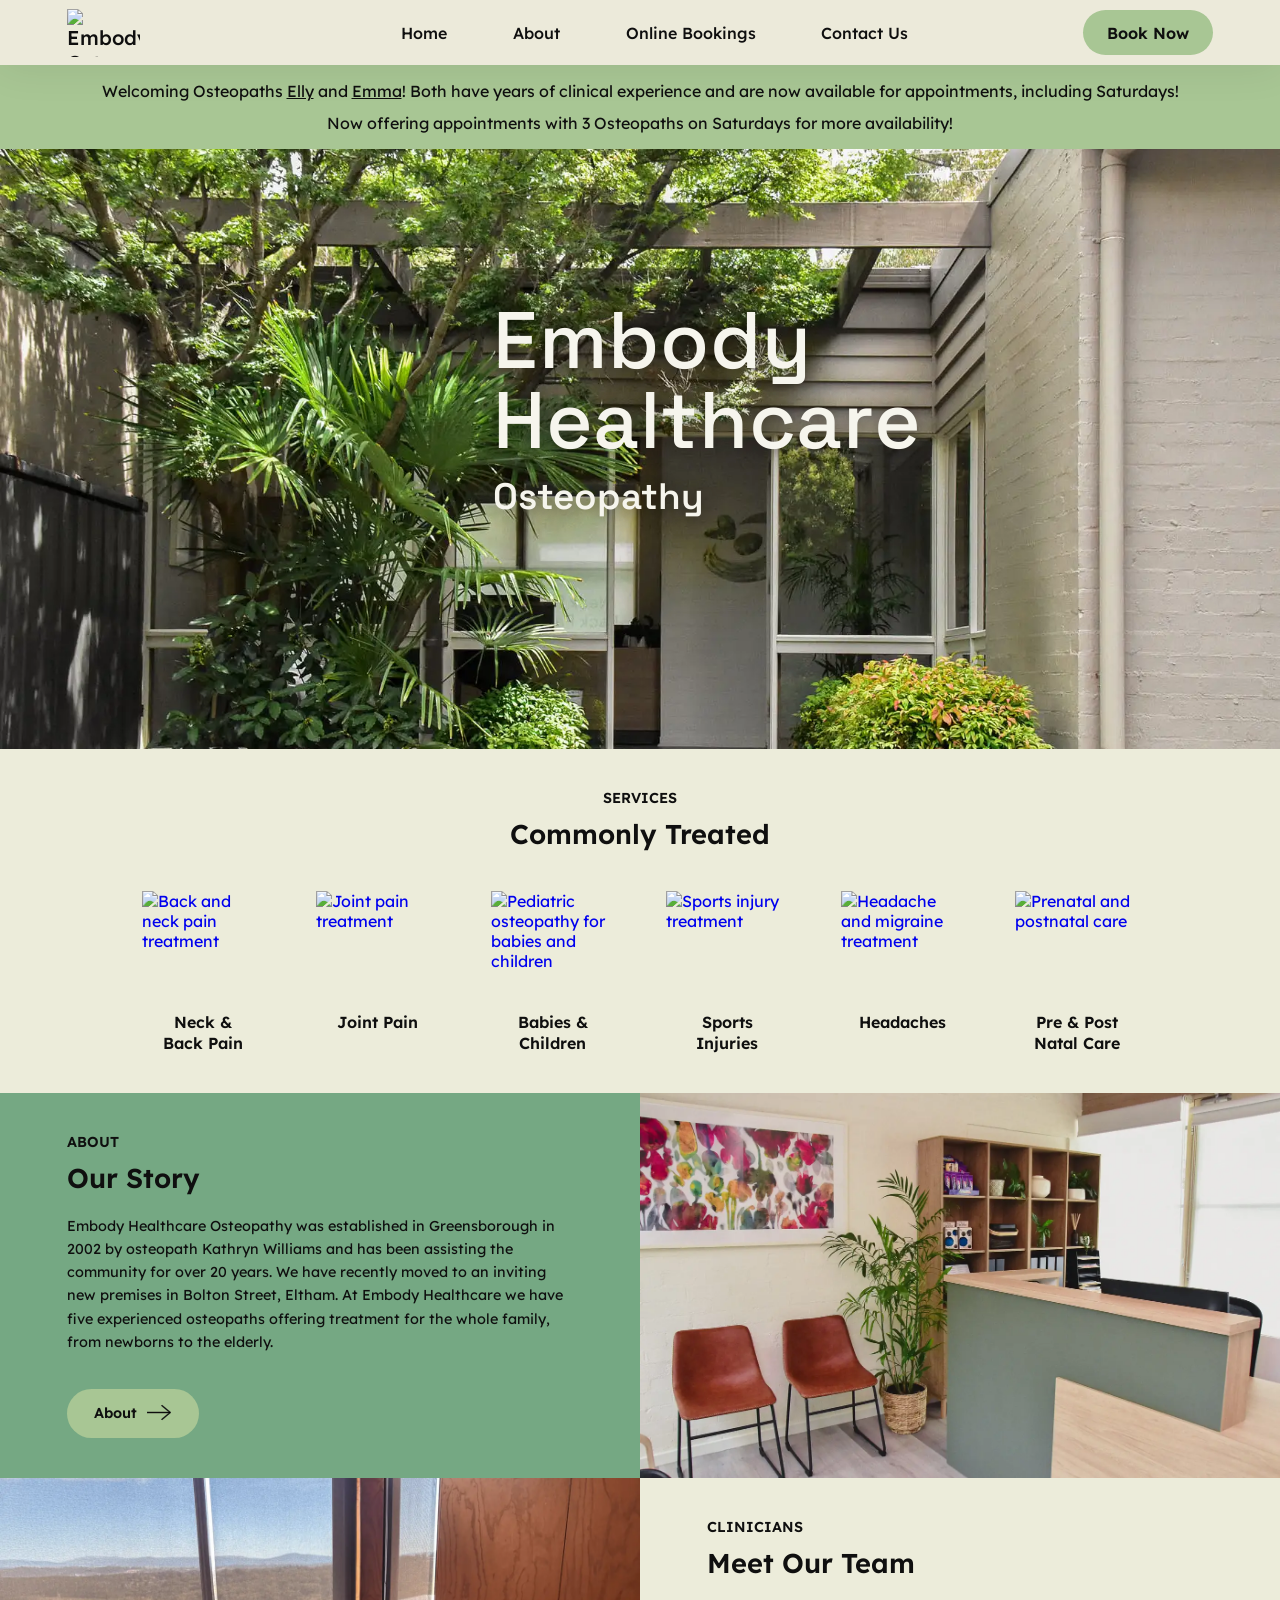
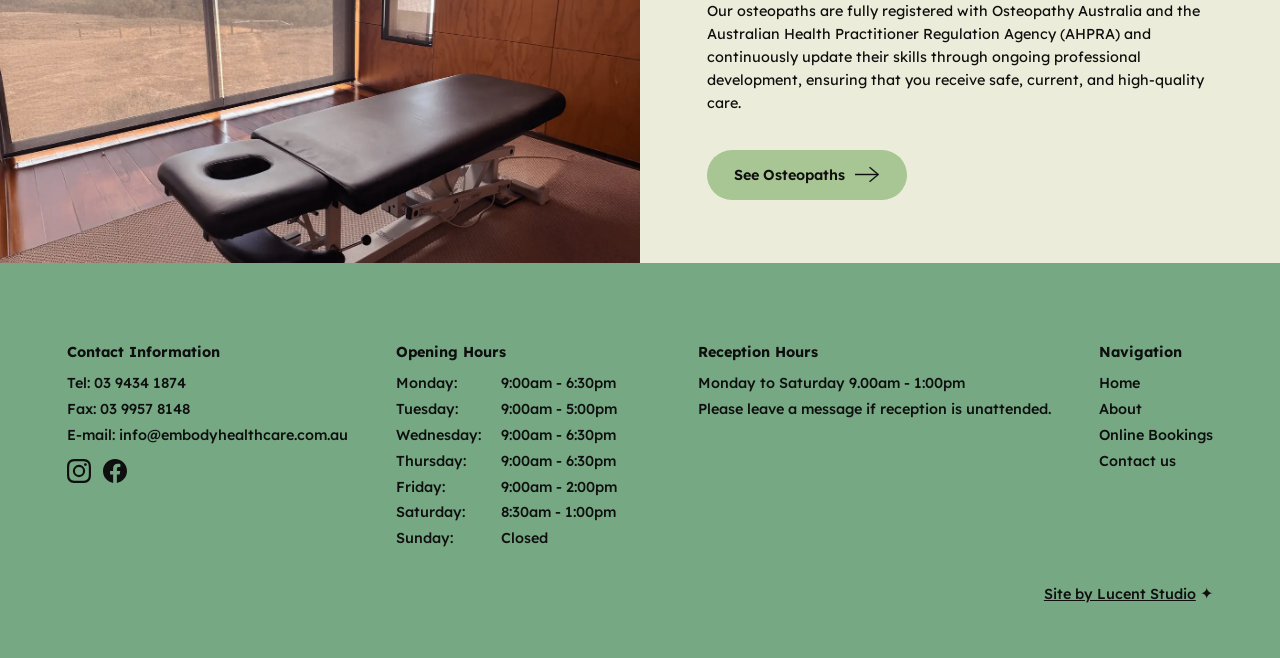
==== commit 769281e7: "Improve page load performance - Add resized hero/separator images (3.9 MB -> ~350 KB on mobile) - Pr" ====
--- a/index.html
+++ b/index.html
@@ -7,9 +7,11 @@
         <link rel="icon" type="image/x-icon" href="https://ertersy40.github.io/Embody-Osteopathy/Assets/Logo.svg">
         <link rel="preconnect" href="https://fonts.googleapis.com">
         <link rel="preconnect" href="https://fonts.gstatic.com" crossorigin>
-        <link href="https://fonts.googleapis.com/css2?family=Cormorant+Garamond:ital,wght@0,300;0,400;0,500;0,600;0,700;1,300;1,400;1,500;1,600;1,700&family=DM+Sans:ital,opsz,wght@0,9..40,100..1000;1,9..40,100..1000&family=Lexend:wght@100..900&family=Poppins:ital,wght@0,100;0,200;0,300;0,400;0,500;0,600;0,700;0,800;0,900;1,100;1,200;1,300;1,400;1,500;1,600;1,700;1,800;1,900&family=Space+Grotesk:wght@300;500;600;900&display=swap" rel="stylesheet">
+        <link rel="preload" as="style" href="https://fonts.googleapis.com/css2?family=Lexend:wght@100..900&family=Space+Grotesk:wght@300;500;600;900&display=swap" onload="this.onload=null;this.rel='stylesheet'"><noscript><link rel="stylesheet" href="https://fonts.googleapis.com/css2?family=Lexend:wght@100..900&family=Space+Grotesk:wght@300;500;600;900&display=swap"></noscript>
         <link rel="stylesheet" href="styles.css">
         <link rel="stylesheet" href="home.css">
+        <link rel="preload" as="image" href="Assets/reception-2-hero-900.webp" media="(max-width: 849px)" fetchpriority="high">
+        <link rel="preload" as="image" href="Assets/Reception-2-2.webp" media="(min-width: 850px)" fetchpriority="high">
         <title>Embody Osteopathy Services in Eltham | Expert Osteopathy, your Local Osteo Specialists</title>
         <meta name="description" content="Discover top-rated osteopathy services at Embody Osteopathy in Eltham. Our expert team offers personalized treatments to relieve pain and improve mobility. Learn more now!">
         <meta property="og:type" content="website">
@@ -25,7 +27,7 @@
         <meta name="twitter:image" content="https://www.embodyhealthcare.com.au/Assets/Reception-2-2.webp">
     </head>
     <!-- Google tag (gtag.js) -->
-    <script async src="https://www.googletagmanager.com/gtag/js?id=G-KFQSH2T9EG"></script>
+    <script>window.addEventListener('load', () => { const s = document.createElement('script'); s.src = 'https://www.googletagmanager.com/gtag/js?id=G-KFQSH2T9EG'; s.async = true; document.head.appendChild(s); });</script>
     <script>
     window.dataLayer = window.dataLayer || [];
     function gtag(){dataLayer.push(arguments);}
@@ -43,7 +45,7 @@
                 </div>
                 <div class="logo">
                     <a href="/">
-                        <img src="Assets/Logo.svg" alt="Embody Osteopathy Logo">
+                        <img src="Assets/Logo.svg" alt="Embody Osteopathy Logo" width="73" height="48">
                     </a>
                 </div>
             </div>
@@ -75,37 +77,37 @@
             <div class="services">
                 <a href="/about-us/#what-do-osteopaths-treat">
                     <div class="service">
-                            <img src="Assets/Icons/Back Neck Pain.svg" alt="Back and neck pain treatment" loading="lazy">
+                            <img src="Assets/Icons/Back Neck Pain.svg" alt="Back and neck pain treatment" width="123" height="123" loading="lazy">
                         <p>Neck & Back Pain</p>
                     </div>
                 </a>
                 <a href="/about-us/#what-do-osteopaths-treat">
                     <div class="service">
-                            <img src="Assets/Icons/Joint Pain.svg" alt="Joint pain treatment" loading="lazy">
+                            <img src="Assets/Icons/Joint Pain.svg" alt="Joint pain treatment" width="123" height="123" loading="lazy">
                         <p>Joint Pain</p>
                     </div>
                 </a>
                 <a href="/about-us/#what-do-osteopaths-treat">
                     <div class="service">
-                            <img src="Assets/Icons/Babies.svg" alt="Pediatric osteopathy for babies and children" loading="lazy">
+                            <img src="Assets/Icons/Babies.svg" alt="Pediatric osteopathy for babies and children" width="123" height="123" loading="lazy">
                         <p>Babies & Children</p>
                     </div>
                 </a>
                 <a href="/about-us/#what-do-osteopaths-treat">
                     <div class="service row2">
-                            <img src="Assets/Icons/Sports Injuries.svg" alt="Sports injury treatment" loading="lazy">
+                            <img src="Assets/Icons/Sports Injuries.svg" alt="Sports injury treatment" width="123" height="123" loading="lazy">
                         <p>Sports Injuries</p>
                     </div>
                 </a>
                 <a href="/about-us/#what-do-osteopaths-treat">
                     <div class="service row2">
-                            <img src="Assets/Icons/Headache.svg" alt="Headache and migraine treatment" loading="lazy">
+                            <img src="Assets/Icons/Headache.svg" alt="Headache and migraine treatment" width="123" height="123" loading="lazy">
                         <p>Headaches</p>
                     </div>
                 </a>
                 <a href="/about-us/#what-do-osteopaths-treat">
                     <div class="service row2">
-                            <img src="Assets/Icons/Pre Natal.svg" alt="Prenatal and postnatal care" loading="lazy">
+                            <img src="Assets/Icons/Pre Natal.svg" alt="Prenatal and postnatal care" width="123" height="123" loading="lazy">
                         <p>Pre & Post Natal Care</p>
                     </div>
                 </a>
--- a/home.css
+++ b/home.css
@@ -12,7 +12,7 @@
     min-height: 300px;
     text-align: center;
     color: #F5F5EC;
-    background: url('Assets/Reception-2-2.webp');
+    background: url('Assets/reception-2-hero-900.webp');
     background-repeat: no-repeat;
     background-size: cover;
     background-position: 45%;
@@ -126,13 +126,13 @@
 }
 
 .imageSeparator.fire{
-    background-image: url('https://ertersy40.github.io/Embody-Osteopathy/Assets/expanded\ table\ pic.webp');
+    background-image: url('Assets/table-1400.webp');
     background-position-y: 53%;
 }
 
 .imageSeparator.tea{
     color: black;
-    background-image: url('https://ertersy40.github.io/Embody-Osteopathy/Assets/Reception-1-2.webp');
+    background-image: url('Assets/reception-1-1400.webp');
 }
 
 .services {
@@ -210,6 +210,7 @@
     }
 
     .heroImg {
+        background-image: url('Assets/Reception-2-2.webp');
         max-height: 600px;
         min-height: auto;
         height: calc((100svh - var(--nav-height) - var(--hero-text-banner-height) + 50px ) );
